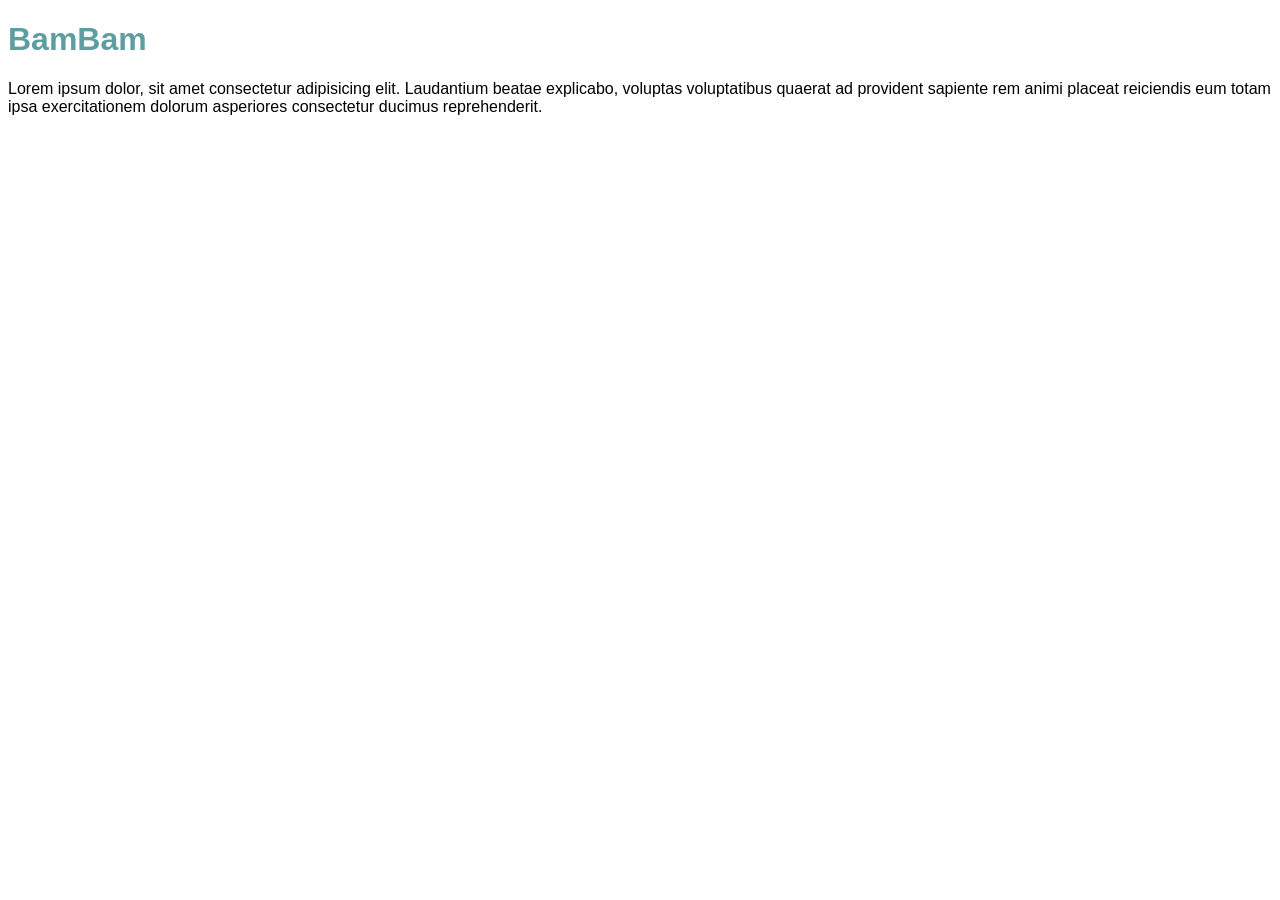
==== BamBam/index.html @ d3c66eaa "Add files via upload" ====
<!DOCTYPE html>
<html lang="es">
<head>
    <meta charset="UTF-8">
    <meta name="viewport" content="width=device-width, initial-scale=1.0">
    <title>BamBam</title>
    <link rel="stylesheet" href="style.css">
</head>
<body>
    <header>
        <h1>BamBam</h1>
    </header>

    <main>
        <div>
            <P>Lorem ipsum dolor, sit amet consectetur adipisicing elit. Laudantium beatae explicabo, voluptas voluptatibus quaerat ad provident sapiente rem animi placeat reiciendis eum totam ipsa exercitationem dolorum asperiores consectetur ducimus reprehenderit.</P>
        </div>
    </main>

</body>
</html>
---- BamBam/style.css ----
*{
    font-family: Arial, Helvetica, sans-serif;
}

header h1 {
    color: cadetblue;
}
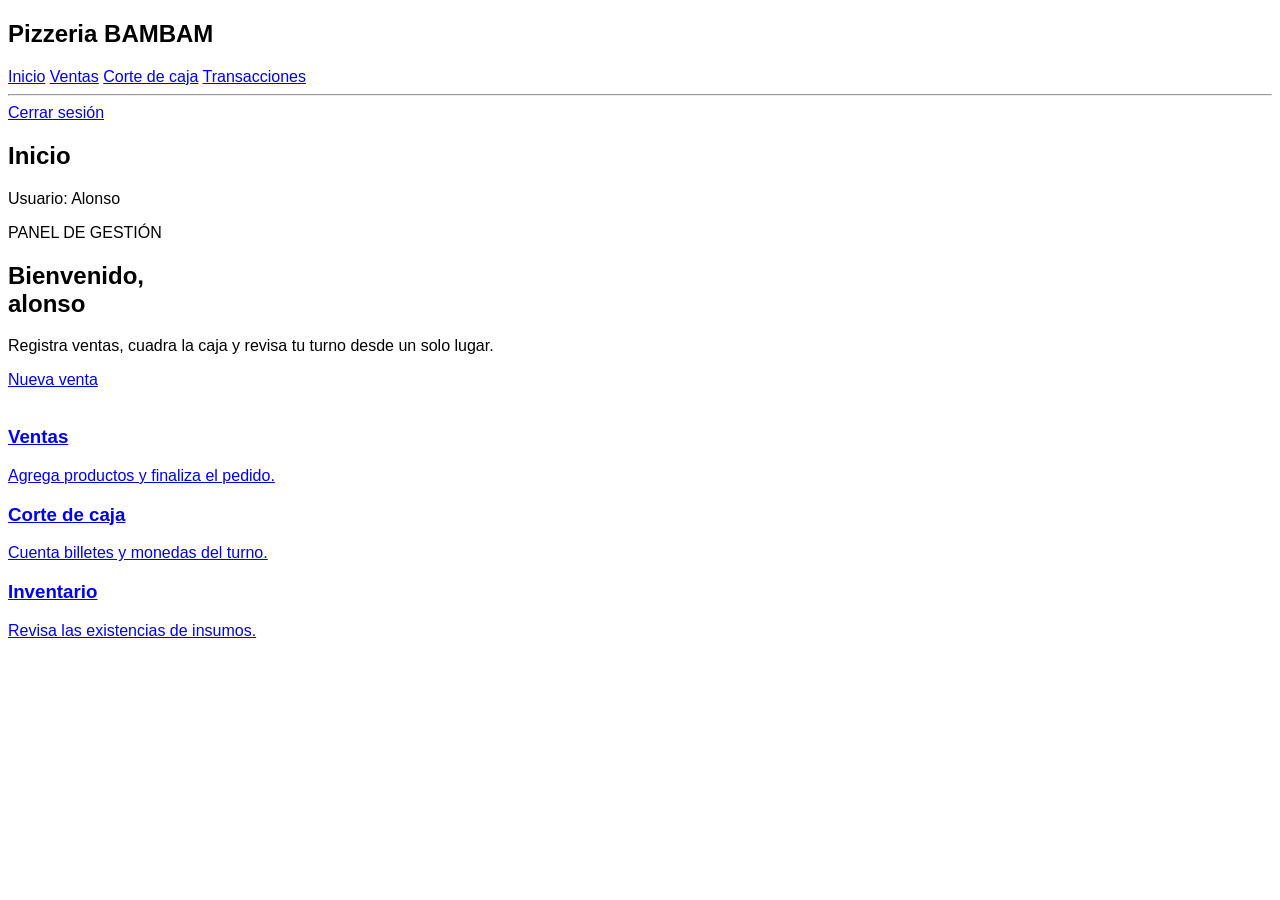
==== commit ff358d3e: "Pagina de inicio" ====
--- a/BamBam/index.html
+++ b/BamBam/index.html
@@ -7,14 +7,88 @@
     <link rel="stylesheet" href="style.css">
 </head>
 <body>
+    
     <header>
-        <h1>BamBam</h1>
+
+        <nav class="sidebar">
+            
+            <h2>Pizzeria BAMBAM</h2>
+            <a href="#" class="activo">Inicio</a>
+            <a href="#">Ventas</a>
+            <a href="#">Corte de caja</a>
+            <a href="#">Transacciones</a>
+
+            <hr>
+
+            <div class="menu_inferior">
+                <a href="#" class="cerrar-sesion">
+                Cerrar sesión
+                </a>
+            </div>
+            
+        </nav>
+
     </header>
 
-    <main>
-        <div>
-            <P>Lorem ipsum dolor, sit amet consectetur adipisicing elit. Laudantium beatae explicabo, voluptas voluptatibus quaerat ad provident sapiente rem animi placeat reiciendis eum totam ipsa exercitationem dolorum asperiores consectetur ducimus reprehenderit.</P>
-        </div>
+    <main class="contenido">
+
+        <section class="inicio">
+            
+            <div class="inicio_texto">
+                <h1>
+                    Inicio
+                </h1>
+            </div>
+            <div class="inicio_usuario">
+                <p>Usuario: Alonso</p>
+            </div>
+
+        </section>
+        
+        <section class="bienvenida">
+            <div class="bienvenida_texto">
+                <span class="etiqueta">PANEL DE GESTIÓN</span>
+
+                <h1>Bienvenido,<br>alonso</h1>
+
+                <p>
+                    Registra ventas, cuadra la caja y revisa tu
+                    turno desde un solo lugar.
+                </p>
+            
+                <a href="#" class="boton-venta">Nueva venta</a>
+            </div>
+
+            <div class="imagen_bienvenida">
+                <img src="Img/pizza.png" alt="">
+            </div>
+
+        </section>
+
+        
+        <section class="tarjetas">
+
+            <a href="#" class="tarjeta">
+                <div class="icono"></div>
+                <h3>Ventas</h3>
+                <p>Agrega productos y finaliza el pedido.</p>
+            </a>
+        
+            <a href="#" class="tarjeta">
+                <div class="icono"></div>
+                <h3>Corte de caja</h3>
+                <p>Cuenta billetes y monedas del turno.</p>
+            </a>
+        
+            <a href="#" class="tarjeta">
+                <div class="icono"></div>
+                <h3>Inventario</h3>
+                <p>Revisa las existencias de insumos.</p>
+            </a>
+
+        </section>
+
+
     </main>
 
 </body>
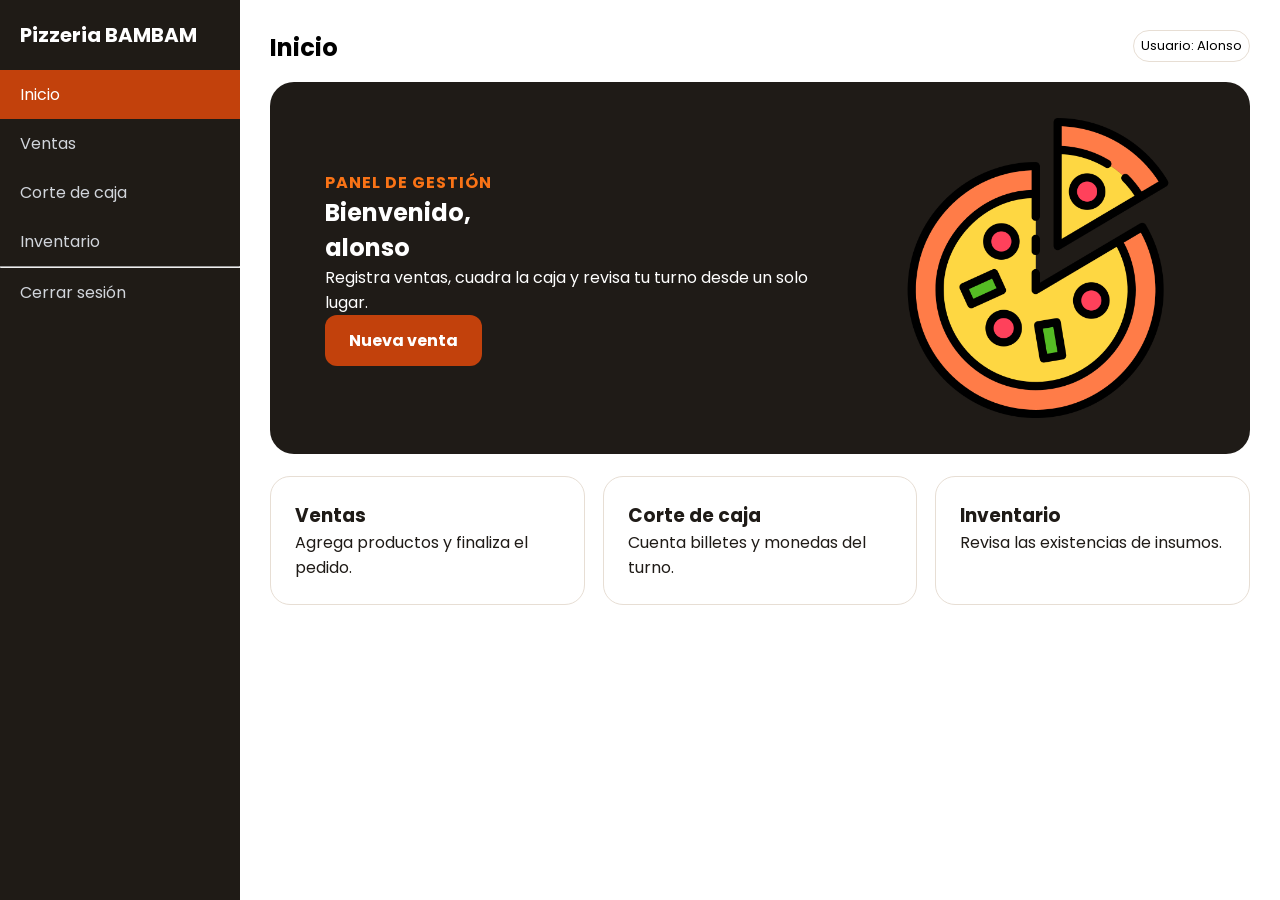
==== commit ef1869ba: "Se arreglo la carpeta" ====
--- a/BamBam/index.html
+++ b/BamBam/index.html
@@ -14,14 +14,14 @@
             
             <h2>Pizzeria BAMBAM</h2>
             <a href="#" class="activo">Inicio</a>
-            <a href="#">Ventas</a>
-            <a href="#">Corte de caja</a>
-            <a href="#">Transacciones</a>
+            <a href="ventas.html">Ventas</a>
+            <a href="corte_de_caja.html">Corte de caja</a>
+            <a href="transacciones.html">Inventario</a>
 
             <hr>
 
             <div class="menu_inferior">
-                <a href="#" class="cerrar-sesion">
+                <a href="login/login.html" class="cerrar-sesion">
                 Cerrar sesión
                 </a>
             </div>
@@ -56,7 +56,7 @@
                     turno desde un solo lugar.
                 </p>
             
-                <a href="#" class="boton-venta">Nueva venta</a>
+                <a href="ventas.html" class="boton-venta">Nueva venta</a>
             </div>
 
             <div class="imagen_bienvenida">
@@ -68,13 +68,13 @@
         
         <section class="tarjetas">
 
-            <a href="#" class="tarjeta">
+            <a href="ventas.html" class="tarjeta">
                 <div class="icono"></div>
                 <h3>Ventas</h3>
                 <p>Agrega productos y finaliza el pedido.</p>
             </a>
         
-            <a href="#" class="tarjeta">
+            <a href="corte_de_caja.html" class="tarjeta">
                 <div class="icono"></div>
                 <h3>Corte de caja</h3>
                 <p>Cuenta billetes y monedas del turno.</p>
--- a/BamBam/style.css
+++ b/BamBam/style.css
@@ -1,7 +1,160 @@
-*{
-    font-family: Arial, Helvetica, sans-serif;
+@import url('https://fonts.googleapis.com/css2?family=Poppins:ital,wght@0,100;0,200;0,300;0,400;0,500;0,600;0,700;0,800;0,900;1,100;1,200;1,300;1,400;1,500;1,600;1,700;1,800;1,900&display=swap');
+
+
+* {
+    box-sizing: border-box;
+    margin: 0;
+    padding: 0;
+  }
+
+body {
+  font-family: "Poppins", sans-serif;
 }
 
-header h1 {
-    color: cadetblue;
-}+.sidebar {
+  position: fixed;     
+  top: 0;
+  left: 0;
+  width: 240px;
+  height: 100vh;
+  background: #1F1B16;
+  padding: 20px 0;
+}
+
+.sidebar h2 {
+  color: #fff;
+  padding: 0 20px 20px;
+  font-size: 20px;
+}
+
+.sidebar a {
+  display: block;
+  padding: 12px 20px;
+  color: #d1d5db;
+  text-decoration: none;
+  transition: background 0.2s;
+}
+
+.sidebar a:hover {
+  background: #3a3329;
+  color: #fff;
+}
+.sidebar a.activo {
+  background: #C2410C;
+  color: #fff;
+}
+
+.contenido {
+  margin-left: 240px;  
+  padding: 30px;
+}
+    
+.inicio {
+  display: flex;
+  justify-content: space-between;
+  
+}
+
+.inicio_texto {
+  margin: 0;
+}
+
+.inicio_usuario {
+  border: 1px solid #e7ded4;
+  border-radius: 20px;
+  padding: 5px 7px 5px;
+  margin-bottom: 20px;
+}
+
+.inicio_usuario p {
+  font-size: 13px;
+}
+
+.bienvenida {
+  background: #1f1b17;
+  color: #ffffff;
+  border-radius: 24px;
+  padding: 36px 55px;
+  display: flex;
+  align-items: center;
+  justify-content: space-between;
+  gap: 30px;
+  min-height: 330px;
+  margin-bottom: 22px;
+}
+
+.bienvenida-texto {
+  flex: 1;
+}
+
+.etiqueta {
+  color: #f97316;
+  font-weight: bold;
+  letter-spacing: 1px;
+}
+
+.bienvenida-texto h1 {
+  font-size: 58px;
+  line-height: 1.05;
+  margin: 16px 0;
+}
+
+.bienvenida-texto p {
+  color: #d1d5db;
+  font-size: 17px;
+  line-height: 1.6;
+  max-width: 480px;
+  margin-bottom: 28px;
+}
+
+.imagen_bienvenida {
+  flex: 0 0 36%;
+  display: flex;
+  justify-content: center;
+  align-items: center;
+}
+
+.imagen_bienvenida img {
+  max-width: 300px;   
+  width: 100%;
+  height: auto; 
+}
+
+.boton-venta {
+  display: inline-block;
+  background: #c2410c;
+  color: #ffffff;
+  padding: 13px 24px;
+  border-radius: 12px;
+  text-decoration: none;
+  font-weight: bold;
+}
+
+.boton-venta:hover {
+  background: #ea580c;
+}
+
+
+.tarjetas {
+  display: grid;
+  grid-template-columns: repeat(3, minmax(0, 1fr));
+  gap: 18px;
+  margin-top: 22px;
+}
+
+.tarjeta {
+  display: block;
+  background: #ffffff;
+  border: 1px solid #e7ded4;
+  border-radius: 20px;
+  padding: 24px;
+  text-decoration: none;
+  color: #1f1b17;
+  transition: transform 0.2s, box-shadow 0.2s;
+}
+
+.tarjeta:hover {
+  transform: translateY(-4px);
+  box-shadow: 0 8px 20px #00000012;
+}
+ 
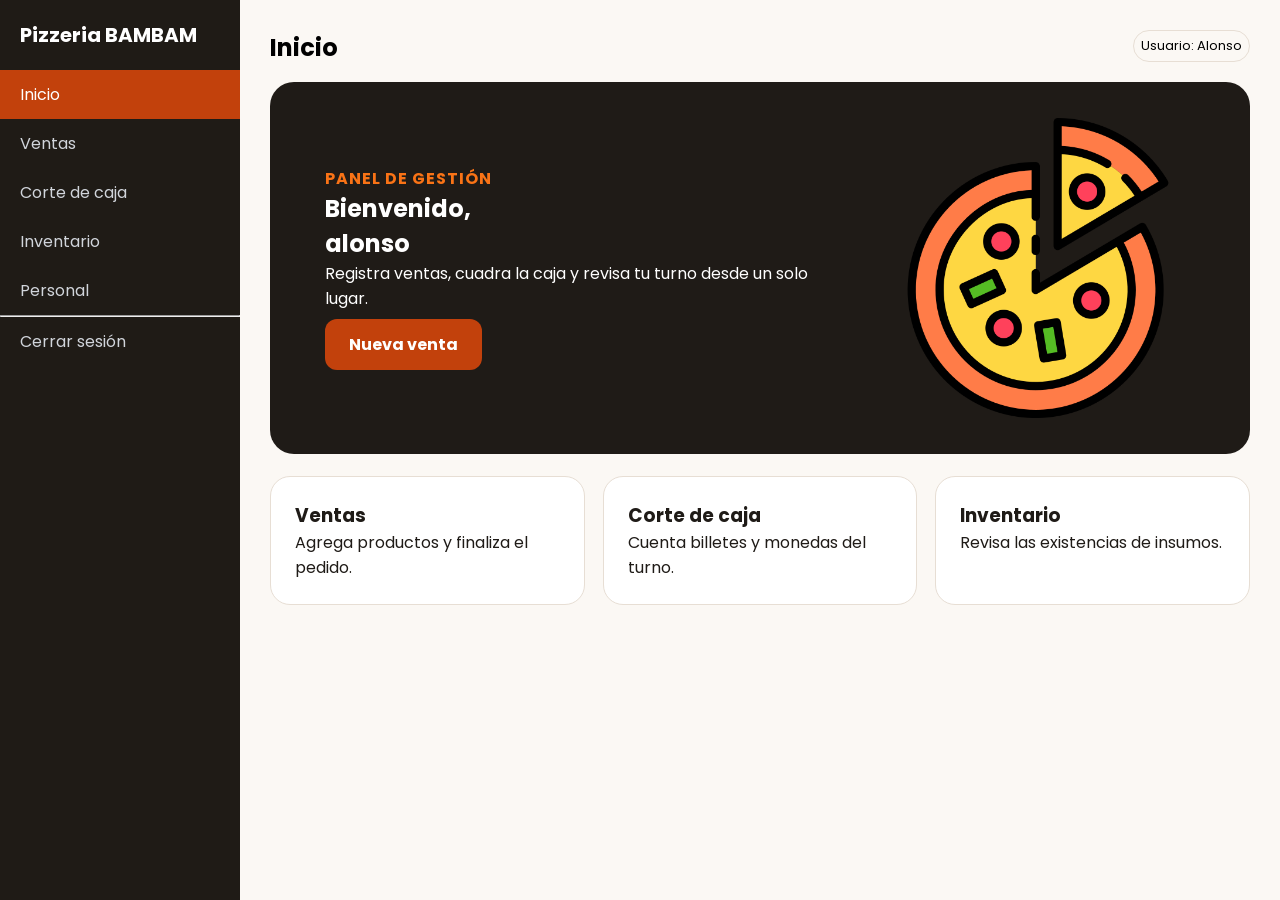
==== commit 9b75f4b5: "Ajustes de diseño y mejoras •	Módulo de Inicio: 1.	Se ajusto el margen del btn 'Nueva venta', con un" ====
--- a/BamBam/index.html
+++ b/BamBam/index.html
@@ -4,29 +4,13 @@
     <meta charset="UTF-8">
     <meta name="viewport" content="width=device-width, initial-scale=1.0">
     <title>BamBam</title>
-    <link rel="stylesheet" href="style.css">
+    <link rel="stylesheet" href="css/style.css">
 </head>
 <body>
     
     <header>
 
-        <nav class="sidebar">
-            
-            <h2>Pizzeria BAMBAM</h2>
-            <a href="#" class="activo">Inicio</a>
-            <a href="ventas.html">Ventas</a>
-            <a href="corte_de_caja.html">Corte de caja</a>
-            <a href="transacciones.html">Inventario</a>
-
-            <hr>
-
-            <div class="menu_inferior">
-                <a href="login/login.html" class="cerrar-sesion">
-                Cerrar sesión
-                </a>
-            </div>
-            
-        </nav>
+        <mi-header></mi-header>
 
     </header>
 
@@ -90,6 +74,10 @@
 
 
     </main>
+    <footer>
+
+    </footer>
+    <script src="components/header.js"></script>
 
 </body>
 </html>
--- a/BamBam/css/style.css
+++ b/BamBam/css/style.css
@@ -0,0 +1,162 @@
+@import url('https://fonts.googleapis.com/css2?family=Poppins:ital,wght@0,100;0,200;0,300;0,400;0,500;0,600;0,700;0,800;0,900;1,100;1,200;1,300;1,400;1,500;1,600;1,700;1,800;1,900&display=swap');
+
+
+* {
+    box-sizing: border-box;
+    margin: 0;
+    padding: 0;
+  }
+
+body {
+  font-family: "Poppins", sans-serif;
+  background-color: #FBF8F4;
+}
+
+.sidebar {
+  position: fixed;     
+  top: 0;
+  left: 0;
+  width: 240px;
+  height: 100vh;
+  background: #1F1B16;
+  padding: 20px 0;
+}
+
+.sidebar h2 {
+  color: #fff;
+  padding: 0 20px 20px;
+  font-size: 20px;
+}
+
+.sidebar a {
+  display: block;
+  padding: 12px 20px;
+  color: #d1d5db;
+  text-decoration: none;
+  transition: background 0.2s;
+}
+
+.sidebar a:hover {
+  background: #3a3329;
+  color: #fff;
+}
+.sidebar a.activo {
+  background: #C2410C;
+  color: #fff;
+}
+
+.contenido {
+  margin-left: 240px;  
+  padding: 30px;
+}
+    
+.inicio {
+  display: flex;
+  justify-content: space-between;
+  
+}
+
+.inicio_texto {
+  margin: 0;
+}
+
+.inicio_usuario {
+  border: 1px solid #e7ded4;
+  border-radius: 20px;
+  padding: 5px 7px 5px;
+  margin-bottom: 20px;
+}
+
+.inicio_usuario p {
+  font-size: 13px;
+}
+
+.bienvenida {
+  background: #1f1b17;
+  color: #ffffff;
+  border-radius: 24px;
+  padding: 36px 55px;
+  display: flex;
+  align-items: center;
+  justify-content: space-between;
+  gap: 30px;
+  min-height: 330px;
+  margin-bottom: 22px;
+}
+
+.bienvenida-texto {
+  flex: 1;
+}
+
+.etiqueta {
+  color: #f97316;
+  font-weight: bold;
+  letter-spacing: 1px;
+}
+
+.bienvenida-texto h1 {
+  font-size: 58px;
+  line-height: 1.05;
+  margin: 16px 0;
+}
+
+.bienvenida-texto p {
+  color: #d1d5db;
+  font-size: 17px;
+  line-height: 1.6;
+  max-width: 480px;
+  margin-bottom: 28px;
+}
+
+.imagen_bienvenida {
+  flex: 0 0 36%;
+  display: flex;
+  justify-content: center;
+  align-items: center;
+}
+
+.imagen_bienvenida img {
+  max-width: 300px;   
+  width: 100%;
+  height: auto; 
+}
+
+.boton-venta {
+  display: inline-block;
+  background: #c2410c;
+  color: #ffffff;
+  padding: 13px 24px;
+  margin-top: 8px;
+  border-radius: 12px;
+  text-decoration: none;
+  font-weight: bold;
+}
+
+.boton-venta:hover {
+  background: #ea580c;
+}
+
+
+.tarjetas {
+  display: grid;
+  grid-template-columns: repeat(3, minmax(0, 1fr));
+  gap: 18px;
+  margin-top: 22px;
+}
+
+.tarjeta {
+  display: block;
+  background: #ffffff;
+  border: 1px solid #e7ded4;
+  border-radius: 20px;
+  padding: 24px;
+  text-decoration: none;
+  color: #1f1b17;
+  transition: transform 0.2s, box-shadow 0.2s;
+}
+
+.tarjeta:hover {
+  transform: translateY(-4px);
+  box-shadow: 0 8px 20px #00000012;
+}
+ 
